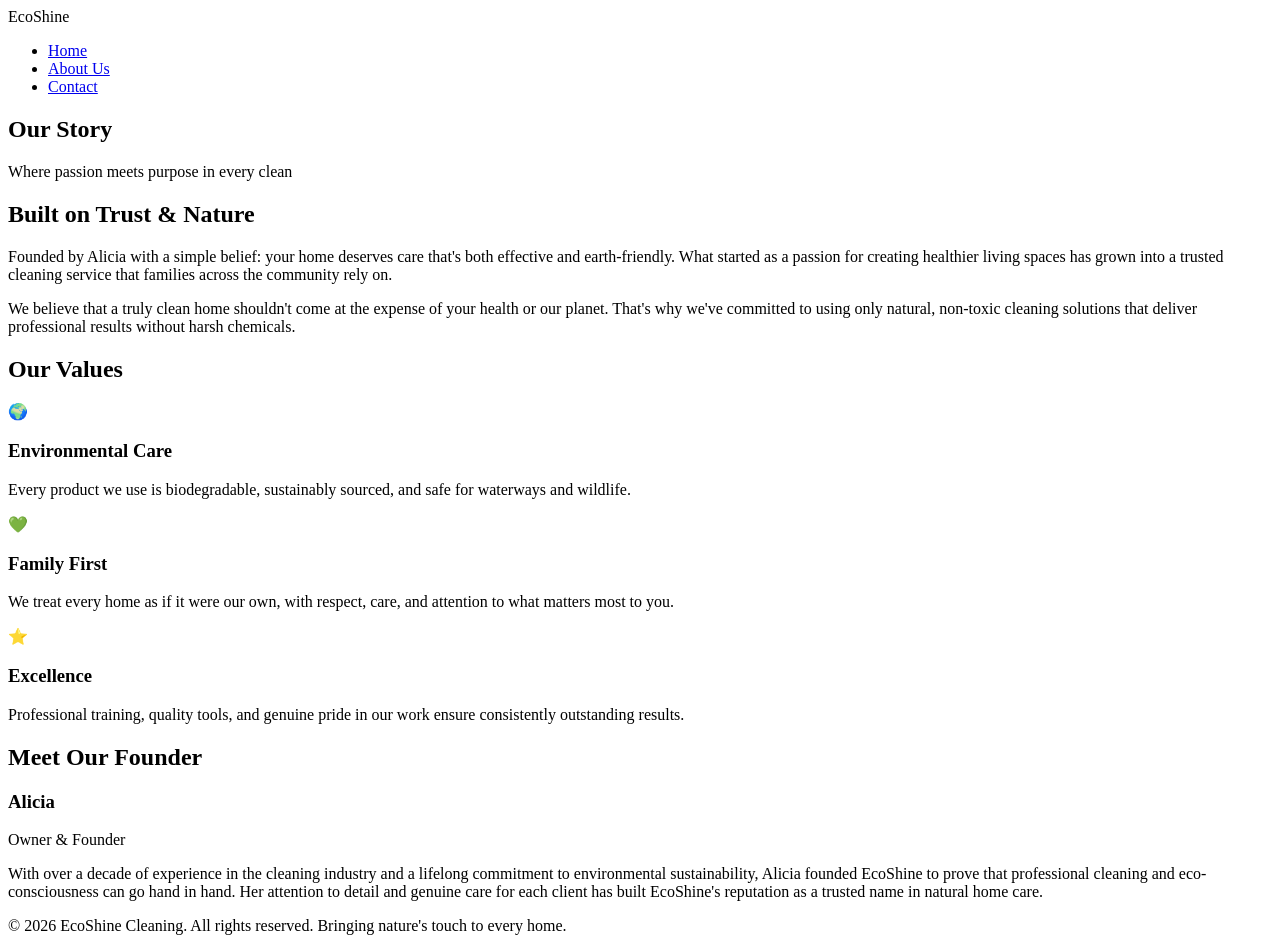
==== about.html @ e8e3e11b "Rename about to about.html" ====
<!DOCTYPE html>
<html lang="en">
<head>
    <meta charset="UTF-8">
    <meta name="viewport" content="width=device-width, initial-scale=1.0">
    <title>About Us - EcoShine Cleaning</title>
    <link rel="preconnect" href="https://fonts.googleapis.com">
    <link rel="preconnect" href="https://fonts.gstatic.com" crossorigin>
    <link href="https://fonts.googleapis.com/css2?family=Cormorant+Garamond:wght@300;400;600&family=Lato:wght@300;400;700&display=swap" rel="stylesheet">
    <link rel="stylesheet" href="styles.css">
</head>
<body>
    <header>
        <nav>
            <div class="logo">EcoShine</div>
            <ul class="nav-links">
                <li><a href="index.html" data-page="home">Home</a></li>
                <li><a href="about.html" class="active" data-page="about">About Us</a></li>
                <li><a href="contact.html" data-page="contact">Contact</a></li>
            </ul>
        </nav>
    </header>

    <main>
        <section class="page-hero">
            <h1>Our Story</h1>
            <p class="subtitle">Where passion meets purpose in every clean</p>
        </section>

        <section class="about-content">
            <div class="content-block">
                <div class="content-image">
                    <div class="placeholder-about"></div>
                </div>
                <div class="content-text">
                    <h2>Built on Trust & Nature</h2>
                    <p>Founded by Alicia with a simple belief: your home deserves care that's both effective and earth-friendly. What started as a passion for creating healthier living spaces has grown into a trusted cleaning service that families across the community rely on.</p>
                    <p>We believe that a truly clean home shouldn't come at the expense of your health or our planet. That's why we've committed to using only natural, non-toxic cleaning solutions that deliver professional results without harsh chemicals.</p>
                </div>
            </div>

            <div class="values-section">
                <h2>Our Values</h2>
                <div class="values-grid">
                    <div class="value-card">
                        <div class="value-icon">🌍</div>
                        <h3>Environmental Care</h3>
                        <p>Every product we use is biodegradable, sustainably sourced, and safe for waterways and wildlife.</p>
                    </div>
                    <div class="value-card">
                        <div class="value-icon">💚</div>
                        <h3>Family First</h3>
                        <p>We treat every home as if it were our own, with respect, care, and attention to what matters most to you.</p>
                    </div>
                    <div class="value-card">
                        <div class="value-icon">⭐</div>
                        <h3>Excellence</h3>
                        <p>Professional training, quality tools, and genuine pride in our work ensure consistently outstanding results.</p>
                    </div>
                </div>
            </div>

            <div class="team-section">
                <h2>Meet Our Founder</h2>
                <div class="founder-card">
                    <div class="founder-image">
                        <div class="placeholder-founder"></div>
                    </div>
                    <div class="founder-info">
                        <h3>Alicia</h3>
                        <p class="founder-title">Owner & Founder</p>
                        <p class="founder-bio">With over a decade of experience in the cleaning industry and a lifelong commitment to environmental sustainability, Alicia founded EcoShine to prove that professional cleaning and eco-consciousness can go hand in hand. Her attention to detail and genuine care for each client has built EcoShine's reputation as a trusted name in natural home care.</p>
                    </div>
                </div>
            </div>
        </section>
    </main>

    <footer>
        <div class="footer-content">
            <p>&copy; 2026 EcoShine Cleaning. All rights reserved. Bringing nature's touch to every home.</p>
        </div>
    </footer>

    <script src="script.js"></script>
</body>
</html>
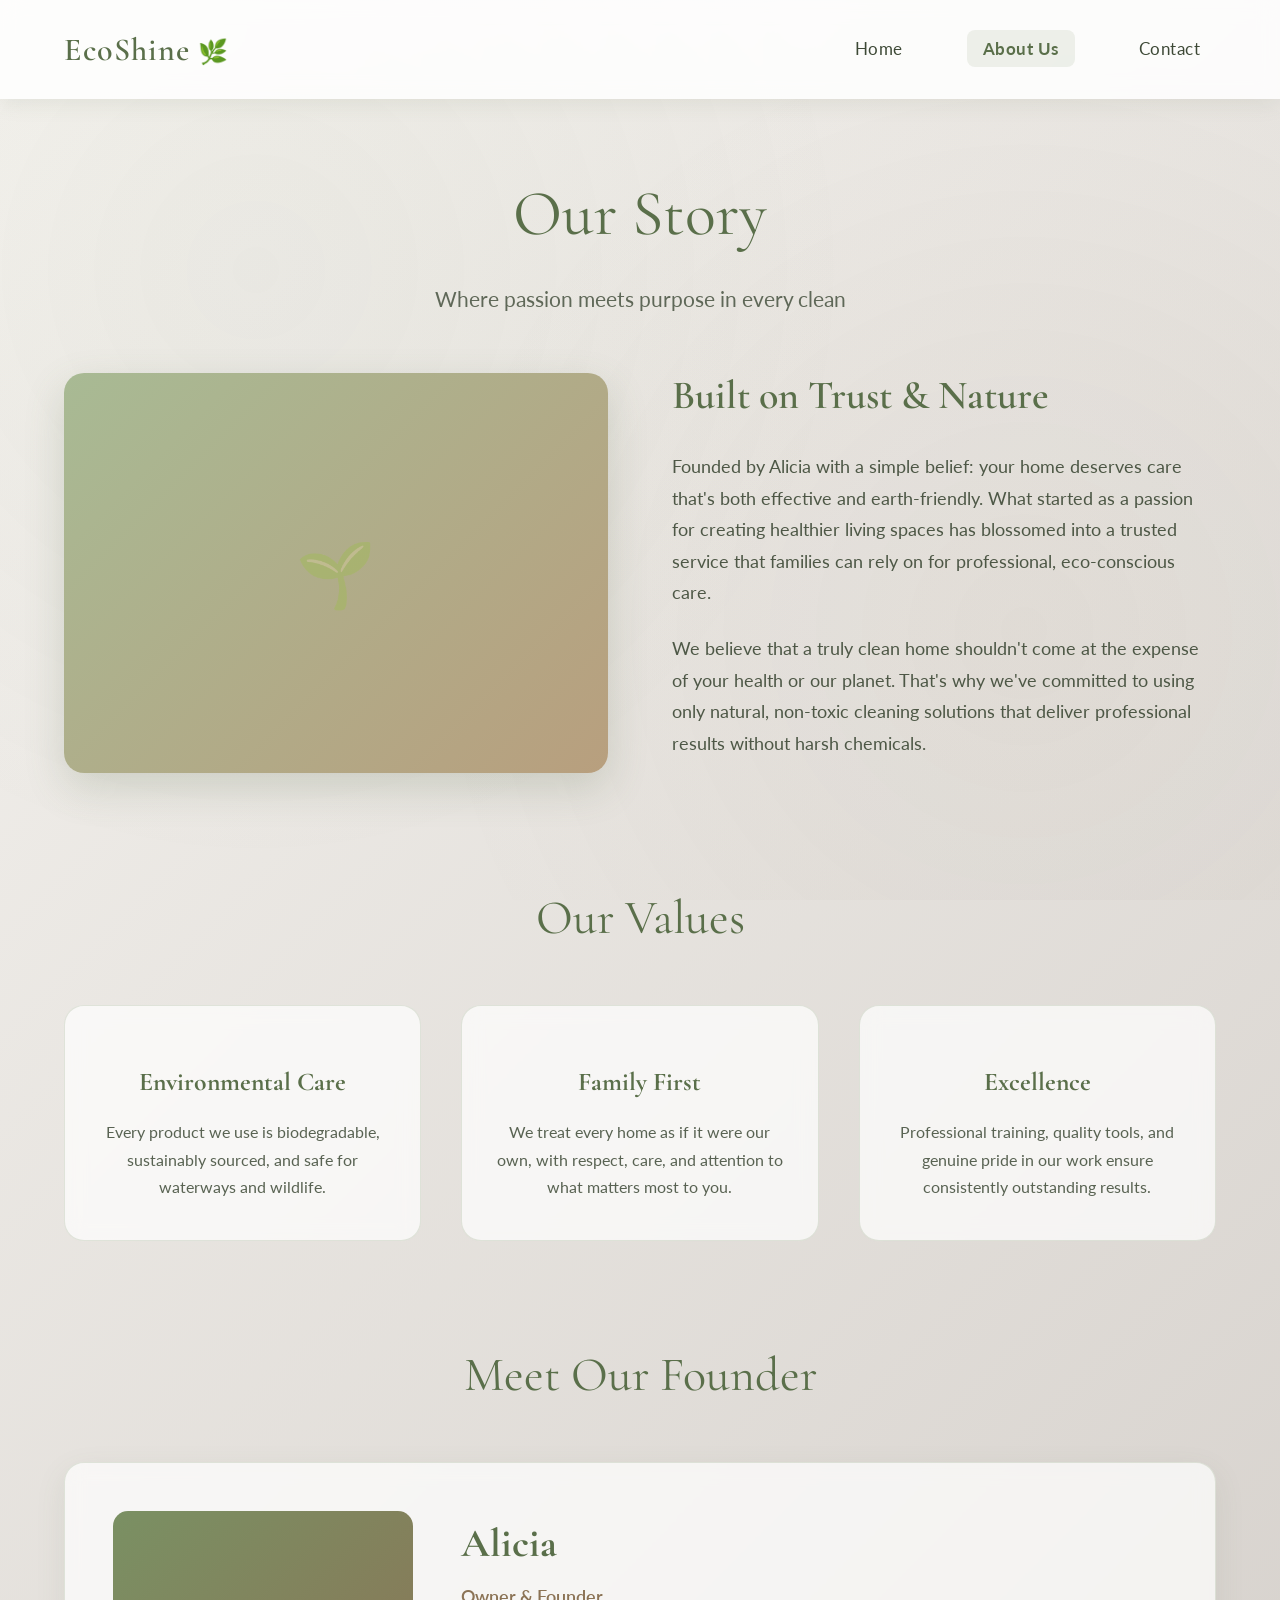
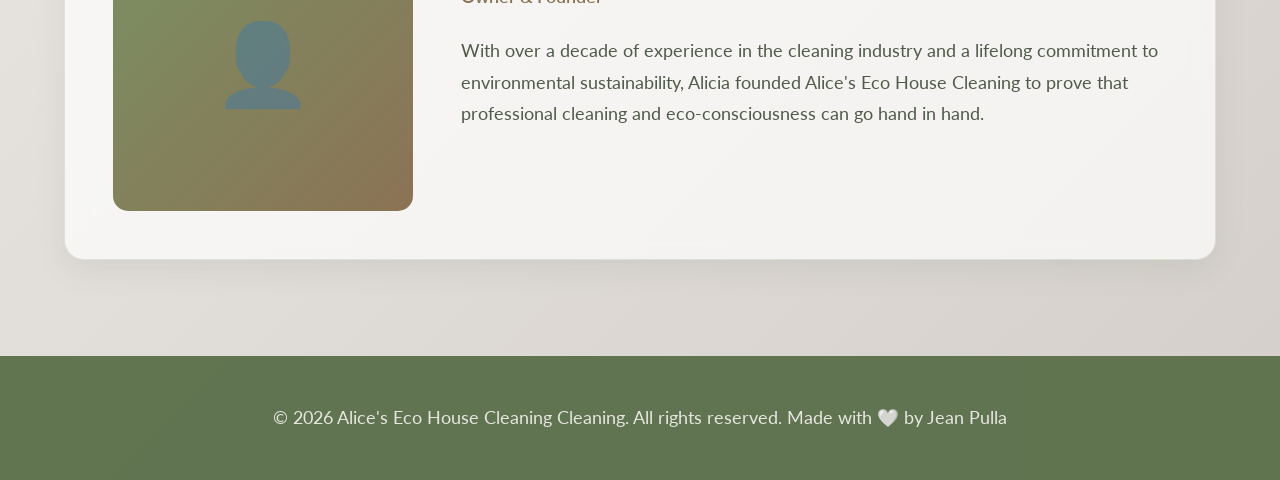
==== commit b42632d1: "Update about.html" ====
--- a/about.html
+++ b/about.html
@@ -34,7 +34,7 @@
                 </div>
                 <div class="content-text">
                     <h2>Built on Trust & Nature</h2>
-                    <p>Founded by Alicia with a simple belief: your home deserves care that's both effective and earth-friendly. What started as a passion for creating healthier living spaces has grown into a trusted cleaning service that families across the community rely on.</p>
+                    <p>Founded by Alicia with a simple belief: your home deserves care that's both effective and earth-friendly. What started as a passion for creating healthier living spaces has blossomed into a trusted service that families can rely on for professional, eco-conscious care.</p>
                     <p>We believe that a truly clean home shouldn't come at the expense of your health or our planet. That's why we've committed to using only natural, non-toxic cleaning solutions that deliver professional results without harsh chemicals.</p>
                 </div>
             </div>
@@ -43,17 +43,17 @@
                 <h2>Our Values</h2>
                 <div class="values-grid">
                     <div class="value-card">
-                        <div class="value-icon">🌍</div>
+                        <div class="value-icon"></div>
                         <h3>Environmental Care</h3>
                         <p>Every product we use is biodegradable, sustainably sourced, and safe for waterways and wildlife.</p>
                     </div>
                     <div class="value-card">
-                        <div class="value-icon">💚</div>
+                        <div class="value-icon"></div>
                         <h3>Family First</h3>
                         <p>We treat every home as if it were our own, with respect, care, and attention to what matters most to you.</p>
                     </div>
                     <div class="value-card">
-                        <div class="value-icon">⭐</div>
+                        <div class="value-icon"></div>
                         <h3>Excellence</h3>
                         <p>Professional training, quality tools, and genuine pride in our work ensure consistently outstanding results.</p>
                     </div>
@@ -69,7 +69,7 @@
                     <div class="founder-info">
                         <h3>Alicia</h3>
                         <p class="founder-title">Owner & Founder</p>
-                        <p class="founder-bio">With over a decade of experience in the cleaning industry and a lifelong commitment to environmental sustainability, Alicia founded EcoShine to prove that professional cleaning and eco-consciousness can go hand in hand. Her attention to detail and genuine care for each client has built EcoShine's reputation as a trusted name in natural home care.</p>
+                        <p class="founder-bio">With over a decade of experience in the cleaning industry and a lifelong commitment to environmental sustainability, Alicia founded Alice's Eco House Cleaning to prove that professional cleaning and eco-consciousness can go hand in hand. </p>
                     </div>
                 </div>
             </div>
@@ -78,7 +78,7 @@
 
     <footer>
         <div class="footer-content">
-            <p>&copy; 2026 EcoShine Cleaning. All rights reserved. Bringing nature's touch to every home.</p>
+            <p>&copy; 2026 Alice's Eco House Cleaning Cleaning. All rights reserved. Made with 🤍 by Jean Pulla</p>
         </div>
     </footer>
 
--- a/styles.css
+++ b/styles.css
@@ -0,0 +1,928 @@
+:root {
+    --olive-dark: #5a6f4a;
+    --olive-medium: #7a9063;
+    --olive-light: #a8ba94;
+    --cream: #f5f3ef;
+    --warm-grey: #d4cfca;
+    --brown-accent: #8b7355;
+    --brown-light: #b89f7e;
+    --text-dark: #3d4936;
+    --white: #fefefe;
+    --shadow-subtle: rgba(90, 111, 74, 0.1);
+    --shadow-medium: rgba(90, 111, 74, 0.2);
+    --shadow-strong: rgba(90, 111, 74, 0.3);
+}
+
+* {
+    margin: 0;
+    padding: 0;
+    box-sizing: border-box;
+}
+
+body {
+    font-family: 'Lato', sans-serif;
+    background: linear-gradient(135deg, var(--cream) 0%, var(--warm-grey) 100%);
+    color: var(--text-dark);
+    line-height: 1.6;
+    min-height: 100vh;
+}
+
+/* Organic texture overlay */
+body::before {
+    content: '';
+    position: fixed;
+    top: 0;
+    left: 0;
+    width: 100%;
+    height: 100%;
+    background-image: 
+        radial-gradient(circle at 20% 30%, rgba(122, 144, 99, 0.05) 0%, transparent 50%),
+        radial-gradient(circle at 80% 70%, rgba(139, 115, 85, 0.05) 0%, transparent 50%);
+    pointer-events: none;
+    z-index: 0;
+}
+
+/* ============================================
+   HEADER & NAVIGATION
+   ============================================ */
+
+header {
+    position: relative;
+    background: rgba(255, 255, 255, 0.85);
+    backdrop-filter: blur(10px);
+    padding: 1.5rem 5%;
+    box-shadow: 0 4px 20px var(--shadow-subtle);
+    z-index: 100;
+}
+
+nav {
+    display: flex;
+    justify-content: space-between;
+    align-items: center;
+    max-width: 1400px;
+    margin: 0 auto;
+}
+
+.logo {
+    font-family: 'Cormorant Garamond', serif;
+    font-size: 2rem;
+    font-weight: 600;
+    color: var(--olive-dark);
+    letter-spacing: 1px;
+    position: relative;
+}
+
+.logo::after {
+    content: '🌿';
+    margin-left: 8px;
+    font-size: 1.5rem;
+}
+
+.nav-links {
+    display: flex;
+    gap: 3rem;
+    list-style: none;
+}
+
+.nav-links a {
+    text-decoration: none;
+    color: var(--text-dark);
+    font-weight: 400;
+    font-size: 1.05rem;
+    letter-spacing: 0.5px;
+    position: relative;
+    padding: 0.5rem 1rem;
+    transition: all 0.4s cubic-bezier(0.4, 0, 0.2, 1);
+    border-radius: 8px;
+}
+
+.nav-links a::before {
+    content: '';
+    position: absolute;
+    bottom: 0;
+    left: 50%;
+    width: 0;
+    height: 2px;
+    background: linear-gradient(90deg, var(--olive-medium), var(--brown-accent));
+    transform: translateX(-50%);
+    transition: width 0.4s cubic-bezier(0.4, 0, 0.2, 1);
+}
+
+.nav-links a:hover {
+    color: var(--olive-dark);
+    background: rgba(122, 144, 99, 0.08);
+    transform: translateY(-2px);
+}
+
+.nav-links a:hover::before {
+    width: 80%;
+}
+
+.nav-links a.active {
+    color: var(--olive-dark);
+    font-weight: 700;
+    background: rgba(122, 144, 99, 0.12);
+}
+
+/* ============================================
+   HOME PAGE - HERO SECTION
+   ============================================ */
+
+.hero {
+    position: relative;
+    max-width: 1400px;
+    margin: 4rem auto;
+    padding: 0 5%;
+    display: grid;
+    grid-template-columns: 1fr 1fr;
+    gap: 4rem;
+    align-items: center;
+    min-height: 70vh;
+    z-index: 1;
+}
+
+.hero-content {
+    animation: fadeInUp 1s ease-out;
+}
+
+@keyframes fadeInUp {
+    from {
+        opacity: 0;
+        transform: translateY(30px);
+    }
+    to {
+        opacity: 1;
+        transform: translateY(0);
+    }
+}
+
+.hero-content h1 {
+    font-family: 'Cormorant Garamond', serif;
+    font-size: 4rem;
+    font-weight: 300;
+    color: var(--olive-dark);
+    line-height: 1.1;
+    margin-bottom: 1.5rem;
+    letter-spacing: -1px;
+}
+
+.hero-content h1 strong {
+    font-weight: 600;
+    color: var(--brown-accent);
+    display: block;
+}
+
+.hero-content p {
+    font-size: 1.2rem;
+    color: var(--text-dark);
+    margin-bottom: 2.5rem;
+    line-height: 1.8;
+    opacity: 0.9;
+}
+
+.cta-button {
+    display: inline-block;
+    padding: 1.2rem 3rem;
+    background: linear-gradient(135deg, var(--olive-medium), var(--olive-dark));
+    color: var(--white);
+    text-decoration: none;
+    border-radius: 50px;
+    font-weight: 600;
+    font-size: 1.1rem;
+    letter-spacing: 0.5px;
+    box-shadow: 0 8px 25px var(--shadow-strong);
+    transition: all 0.4s cubic-bezier(0.4, 0, 0.2, 1);
+    position: relative;
+    overflow: hidden;
+}
+
+.cta-button::before {
+    content: '';
+    position: absolute;
+    top: 0;
+    left: -100%;
+    width: 100%;
+    height: 100%;
+    background: linear-gradient(90deg, transparent, rgba(255,255,255,0.2), transparent);
+    transition: left 0.5s;
+}
+
+.cta-button:hover::before {
+    left: 100%;
+}
+
+.cta-button:hover {
+    transform: translateY(-3px);
+    box-shadow: 0 12px 35px rgba(90, 111, 74, 0.4);
+}
+
+.hero-image {
+    position: relative;
+    animation: fadeInRight 1s ease-out 0.3s both;
+}
+
+@keyframes fadeInRight {
+    from {
+        opacity: 0;
+        transform: translateX(30px);
+    }
+    to {
+        opacity: 1;
+        transform: translateX(0);
+    }
+}
+
+.image-container {
+    position: relative;
+    border-radius: 30px;
+    overflow: hidden;
+    box-shadow: 0 20px 60px var(--shadow-medium);
+    background: linear-gradient(135deg, var(--olive-light), var(--warm-grey));
+    aspect-ratio: 4/5;
+}
+
+.image-container::before {
+    content: '';
+    position: absolute;
+    top: 0;
+    left: 0;
+    width: 100%;
+    height: 100%;
+    background: radial-gradient(circle at center, rgba(255,255,255,0.1) 0%, transparent 70%);
+}
+
+.placeholder-image {
+    width: 100%;
+    height: 100%;
+    background: linear-gradient(135deg, var(--olive-light) 0%, var(--brown-light) 100%);
+    display: flex;
+    align-items: center;
+    justify-content: center;
+    font-size: 4rem;
+}
+
+.placeholder-image::after {
+    content: '🏡';
+    opacity: 0.3;
+}
+
+/* ============================================
+   FEATURES SECTION
+   ============================================ */
+
+.features {
+    max-width: 1400px;
+    margin: 6rem auto;
+    padding: 0 5%;
+    position: relative;
+    z-index: 1;
+}
+
+.features h2 {
+    font-family: 'Cormorant Garamond', serif;
+    font-size: 3rem;
+    text-align: center;
+    color: var(--olive-dark);
+    margin-bottom: 4rem;
+    font-weight: 400;
+}
+
+.feature-grid {
+    display: grid;
+    grid-template-columns: repeat(3, 1fr);
+    gap: 3rem;
+}
+
+.feature-card {
+    background: rgba(255, 255, 255, 0.7);
+    backdrop-filter: blur(10px);
+    padding: 3rem 2rem;
+    border-radius: 20px;
+    border: 1px solid rgba(122, 144, 99, 0.2);
+    transition: all 0.4s cubic-bezier(0.4, 0, 0.2, 1);
+    position: relative;
+    overflow: hidden;
+}
+
+.feature-card::before {
+    content: '';
+    position: absolute;
+    top: 0;
+    left: 0;
+    width: 100%;
+    height: 4px;
+    background: linear-gradient(90deg, var(--olive-medium), var(--brown-accent));
+    transform: scaleX(0);
+    transition: transform 0.4s cubic-bezier(0.4, 0, 0.2, 1);
+}
+
+.feature-card:hover::before {
+    transform: scaleX(1);
+}
+
+.feature-card:hover {
+    transform: translateY(-10px);
+    box-shadow: 0 20px 50px var(--shadow-medium);
+    background: rgba(255, 255, 255, 0.9);
+}
+
+.feature-icon {
+    font-size: 3rem;
+    margin-bottom: 1.5rem;
+}
+
+.feature-card h3 {
+    font-family: 'Cormorant Garamond', serif;
+    font-size: 1.8rem;
+    color: var(--olive-dark);
+    margin-bottom: 1rem;
+    font-weight: 600;
+}
+
+.feature-card p {
+    color: var(--text-dark);
+    line-height: 1.8;
+    opacity: 0.85;
+}
+
+/* ============================================
+   SERVICES PREVIEW SECTION
+   ============================================ */
+
+.services-preview {
+    max-width: 1400px;
+    margin: 6rem auto;
+    padding: 4rem 5%;
+    background: rgba(255, 255, 255, 0.6);
+    backdrop-filter: blur(10px);
+    border-radius: 30px;
+    position: relative;
+    z-index: 1;
+}
+
+.services-preview h2 {
+    font-family: 'Cormorant Garamond', serif;
+    font-size: 3rem;
+    text-align: center;
+    color: var(--olive-dark);
+    margin-bottom: 3rem;
+    font-weight: 400;
+}
+
+.services-list {
+    display: grid;
+    grid-template-columns: repeat(4, 1fr);
+    gap: 2rem;
+}
+
+.service-item {
+    text-align: center;
+    padding: 2rem 1rem;
+    background: rgba(255, 255, 255, 0.5);
+    border-radius: 15px;
+    transition: all 0.3s ease;
+    border: 1px solid transparent;
+}
+
+.service-item:hover {
+    transform: translateY(-5px);
+    background: rgba(255, 255, 255, 0.9);
+    border-color: var(--olive-light);
+    box-shadow: 0 10px 30px var(--shadow-subtle);
+}
+
+.service-icon {
+    font-size: 2.5rem;
+    display: block;
+    margin-bottom: 1rem;
+}
+
+.service-item h4 {
+    font-family: 'Cormorant Garamond', serif;
+    font-size: 1.4rem;
+    color: var(--olive-dark);
+    margin-bottom: 0.5rem;
+}
+
+.service-item p {
+    color: var(--text-dark);
+    font-size: 0.95rem;
+    opacity: 0.8;
+}
+
+/* ============================================
+   PAGE HERO (About & Contact Pages)
+   ============================================ */
+
+.page-hero {
+    max-width: 1400px;
+    margin: 4rem auto 3rem;
+    padding: 0 5%;
+    text-align: center;
+    position: relative;
+    z-index: 1;
+}
+
+.page-hero h1 {
+    font-family: 'Cormorant Garamond', serif;
+    font-size: 4rem;
+    color: var(--olive-dark);
+    margin-bottom: 1rem;
+    font-weight: 400;
+}
+
+.page-hero .subtitle {
+    font-size: 1.3rem;
+    color: var(--text-dark);
+    opacity: 0.8;
+}
+
+/* ============================================
+   ABOUT PAGE CONTENT
+   ============================================ */
+
+.about-content {
+    max-width: 1400px;
+    margin: 0 auto 6rem;
+    padding: 0 5%;
+    position: relative;
+    z-index: 1;
+}
+
+.content-block {
+    display: grid;
+    grid-template-columns: 1fr 1fr;
+    gap: 4rem;
+    align-items: center;
+    margin-bottom: 6rem;
+}
+
+.content-image {
+    position: relative;
+}
+
+.placeholder-about {
+    width: 100%;
+    height: 400px;
+    background: linear-gradient(135deg, var(--olive-light), var(--brown-light));
+    border-radius: 20px;
+    display: flex;
+    align-items: center;
+    justify-content: center;
+    font-size: 4rem;
+    box-shadow: 0 15px 40px var(--shadow-medium);
+}
+
+.placeholder-about::after {
+    content: '🌱';
+    opacity: 0.3;
+}
+
+.content-text h2 {
+    font-family: 'Cormorant Garamond', serif;
+    font-size: 2.5rem;
+    color: var(--olive-dark);
+    margin-bottom: 1.5rem;
+    font-weight: 600;
+}
+
+.content-text p {
+    font-size: 1.1rem;
+    line-height: 1.8;
+    margin-bottom: 1.5rem;
+    color: var(--text-dark);
+    opacity: 0.9;
+}
+
+/* Values Section */
+.values-section {
+    margin-bottom: 6rem;
+}
+
+.values-section h2 {
+    font-family: 'Cormorant Garamond', serif;
+    font-size: 3rem;
+    text-align: center;
+    color: var(--olive-dark);
+    margin-bottom: 3rem;
+    font-weight: 400;
+}
+
+.values-grid {
+    display: grid;
+    grid-template-columns: repeat(3, 1fr);
+    gap: 2.5rem;
+}
+
+.value-card {
+    background: rgba(255, 255, 255, 0.7);
+    backdrop-filter: blur(10px);
+    padding: 2.5rem 2rem;
+    border-radius: 20px;
+    text-align: center;
+    border: 1px solid rgba(122, 144, 99, 0.2);
+    transition: all 0.3s ease;
+}
+
+.value-card:hover {
+    transform: translateY(-8px);
+    box-shadow: 0 15px 40px var(--shadow-medium);
+    background: rgba(255, 255, 255, 0.9);
+}
+
+.value-icon {
+    font-size: 3rem;
+    margin-bottom: 1rem;
+}
+
+.value-card h3 {
+    font-family: 'Cormorant Garamond', serif;
+    font-size: 1.6rem;
+    color: var(--olive-dark);
+    margin-bottom: 1rem;
+}
+
+.value-card p {
+    line-height: 1.7;
+    opacity: 0.85;
+}
+
+/* Team/Founder Section */
+.team-section h2 {
+    font-family: 'Cormorant Garamond', serif;
+    font-size: 3rem;
+    text-align: center;
+    color: var(--olive-dark);
+    margin-bottom: 3rem;
+    font-weight: 400;
+}
+
+.founder-card {
+    display: grid;
+    grid-template-columns: 300px 1fr;
+    gap: 3rem;
+    background: rgba(255, 255, 255, 0.7);
+    backdrop-filter: blur(10px);
+    padding: 3rem;
+    border-radius: 20px;
+    border: 1px solid rgba(122, 144, 99, 0.2);
+    box-shadow: 0 10px 30px var(--shadow-subtle);
+}
+
+.founder-image {
+    position: relative;
+}
+
+.placeholder-founder {
+    width: 300px;
+    height: 300px;
+    background: linear-gradient(135deg, var(--olive-medium), var(--brown-accent));
+    border-radius: 15px;
+    display: flex;
+    align-items: center;
+    justify-content: center;
+    font-size: 5rem;
+}
+
+.placeholder-founder::after {
+    content: '👤';
+    opacity: 0.3;
+}
+
+.founder-info h3 {
+    font-family: 'Cormorant Garamond', serif;
+    font-size: 2.5rem;
+    color: var(--olive-dark);
+    margin-bottom: 0.5rem;
+}
+
+.founder-title {
+    font-size: 1.1rem;
+    color: var(--brown-accent);
+    font-weight: 600;
+    margin-bottom: 1.5rem;
+    display: block;
+}
+
+.founder-bio {
+    font-size: 1.1rem;
+    line-height: 1.8;
+    color: var(--text-dark);
+    opacity: 0.9;
+}
+
+/* ============================================
+   CONTACT PAGE
+   ============================================ */
+
+.contact-section {
+    max-width: 1400px;
+    margin: 0 auto 6rem;
+    padding: 0 5%;
+    position: relative;
+    z-index: 1;
+}
+
+.contact-container {
+    display: grid;
+    grid-template-columns: 1fr 1.2fr;
+    gap: 4rem;
+}
+
+.contact-info h2 {
+    font-family: 'Cormorant Garamond', serif;
+    font-size: 2.5rem;
+    color: var(--olive-dark);
+    margin-bottom: 1.5rem;
+}
+
+.contact-intro {
+    font-size: 1.1rem;
+    line-height: 1.8;
+    margin-bottom: 3rem;
+    opacity: 0.9;
+}
+
+.info-items {
+    display: flex;
+    flex-direction: column;
+    gap: 2rem;
+    margin-bottom: 3rem;
+}
+
+.info-item {
+    display: flex;
+    gap: 1.5rem;
+    align-items: flex-start;
+}
+
+.info-icon {
+    font-size: 2rem;
+    flex-shrink: 0;
+}
+
+.info-content h4 {
+    font-family: 'Cormorant Garamond', serif;
+    font-size: 1.3rem;
+    color: var(--olive-dark);
+    margin-bottom: 0.3rem;
+}
+
+.info-content p {
+    font-size: 1.1rem;
+    color: var(--text-dark);
+    margin-bottom: 0.3rem;
+}
+
+.info-note {
+    font-size: 0.9rem;
+    color: var(--brown-accent);
+    opacity: 0.8;
+}
+
+.business-hours {
+    background: rgba(255, 255, 255, 0.6);
+    backdrop-filter: blur(10px);
+    padding: 2rem;
+    border-radius: 15px;
+    border: 1px solid rgba(122, 144, 99, 0.2);
+}
+
+.business-hours h3 {
+    font-family: 'Cormorant Garamond', serif;
+    font-size: 1.5rem;
+    color: var(--olive-dark);
+    margin-bottom: 1rem;
+}
+
+.hours-list {
+    display: flex;
+    flex-direction: column;
+    gap: 0.8rem;
+}
+
+.hours-item {
+    display: flex;
+    justify-content: space-between;
+    padding: 0.5rem 0;
+    border-bottom: 1px solid rgba(122, 144, 99, 0.1);
+}
+
+.hours-item:last-child {
+    border-bottom: none;
+}
+
+/* Contact Form */
+.contact-form-wrapper {
+    background: rgba(255, 255, 255, 0.7);
+    backdrop-filter: blur(10px);
+    padding: 3rem;
+    border-radius: 20px;
+    border: 1px solid rgba(122, 144, 99, 0.2);
+    box-shadow: 0 10px 30px var(--shadow-subtle);
+}
+
+.contact-form h3 {
+    font-family: 'Cormorant Garamond', serif;
+    font-size: 2rem;
+    color: var(--olive-dark);
+    margin-bottom: 2rem;
+}
+
+.form-group {
+    margin-bottom: 1.5rem;
+}
+
+.form-group label {
+    display: block;
+    font-weight: 600;
+    color: var(--text-dark);
+    margin-bottom: 0.5rem;
+    font-size: 0.95rem;
+}
+
+.form-group input,
+.form-group select,
+.form-group textarea {
+    width: 100%;
+    padding: 0.9rem 1.2rem;
+    border: 2px solid rgba(122, 144, 99, 0.2);
+    border-radius: 10px;
+    font-family: 'Lato', sans-serif;
+    font-size: 1rem;
+    background: rgba(255, 255, 255, 0.8);
+    transition: all 0.3s ease;
+}
+
+.form-group input:focus,
+.form-group select:focus,
+.form-group textarea:focus {
+    outline: none;
+    border-color: var(--olive-medium);
+    background: var(--white);
+    box-shadow: 0 0 0 3px rgba(122, 144, 99, 0.1);
+}
+
+.form-group textarea {
+    resize: vertical;
+}
+
+.submit-button {
+    width: 100%;
+    padding: 1.2rem;
+    background: linear-gradient(135deg, var(--olive-medium), var(--olive-dark));
+    color: var(--white);
+    border: none;
+    border-radius: 50px;
+    font-size: 1.1rem;
+    font-weight: 600;
+    letter-spacing: 0.5px;
+    cursor: pointer;
+    transition: all 0.4s cubic-bezier(0.4, 0, 0.2, 1);
+    box-shadow: 0 8px 25px var(--shadow-strong);
+}
+
+.submit-button:hover {
+    transform: translateY(-3px);
+    box-shadow: 0 12px 35px rgba(90, 111, 74, 0.4);
+}
+
+.form-message {
+    margin-top: 1.5rem;
+    padding: 1rem;
+    border-radius: 10px;
+    text-align: center;
+    font-weight: 600;
+    display: none;
+}
+
+.form-message.success {
+    background: rgba(122, 144, 99, 0.2);
+    color: var(--olive-dark);
+    display: block;
+}
+
+.form-message.error {
+    background: rgba(200, 100, 100, 0.2);
+    color: #a03030;
+    display: block;
+}
+
+/* ============================================
+   FOOTER
+   ============================================ */
+
+footer {
+    background: rgba(90, 111, 74, 0.95);
+    color: var(--cream);
+    padding: 3rem 5%;
+    margin-top: 6rem;
+    position: relative;
+    z-index: 1;
+}
+
+.footer-content {
+    max-width: 1400px;
+    margin: 0 auto;
+    text-align: center;
+}
+
+.footer-content p {
+    font-size: 1.1rem;
+    opacity: 0.9;
+}
+
+/* ============================================
+   RESPONSIVE DESIGN
+   ============================================ */
+
+@media (max-width: 1024px) {
+    .hero {
+        grid-template-columns: 1fr;
+        gap: 3rem;
+    }
+
+    .feature-grid {
+        grid-template-columns: 1fr;
+        gap: 2rem;
+    }
+
+    .services-list {
+        grid-template-columns: repeat(2, 1fr);
+    }
+
+    .content-block {
+        grid-template-columns: 1fr;
+        gap: 3rem;
+    }
+
+    .values-grid {
+        grid-template-columns: 1fr;
+    }
+
+    .founder-card {
+        grid-template-columns: 1fr;
+        justify-items: center;
+        text-align: center;
+    }
+
+    .contact-container {
+        grid-template-columns: 1fr;
+    }
+}
+
+@media (max-width: 768px) {
+    .hero-content h1 {
+        font-size: 3rem;
+    }
+
+    .page-hero h1 {
+        font-size: 3rem;
+    }
+
+    .features h2,
+    .services-preview h2,
+    .values-section h2,
+    .team-section h2 {
+        font-size: 2.5rem;
+    }
+
+    .nav-links {
+        gap: 1.5rem;
+    }
+
+    .services-list {
+        grid-template-columns: 1fr;
+    }
+}
+
+@media (max-width: 640px) {
+    .hero-content h1 {
+        font-size: 2.5rem;
+    }
+
+    .page-hero h1 {
+        font-size: 2.5rem;
+    }
+
+    .logo {
+        font-size: 1.5rem;
+    }
+
+    .nav-links {
+        gap: 1rem;
+    }
+
+    .nav-links a {
+        font-size: 0.95rem;
+        padding: 0.4rem 0.8rem;
+    }
+
+    .contact-form-wrapper {
+        padding: 2rem 1.5rem;
+    }
+}
+
+    <script src="script.js"></script>
+</body>
+</html>
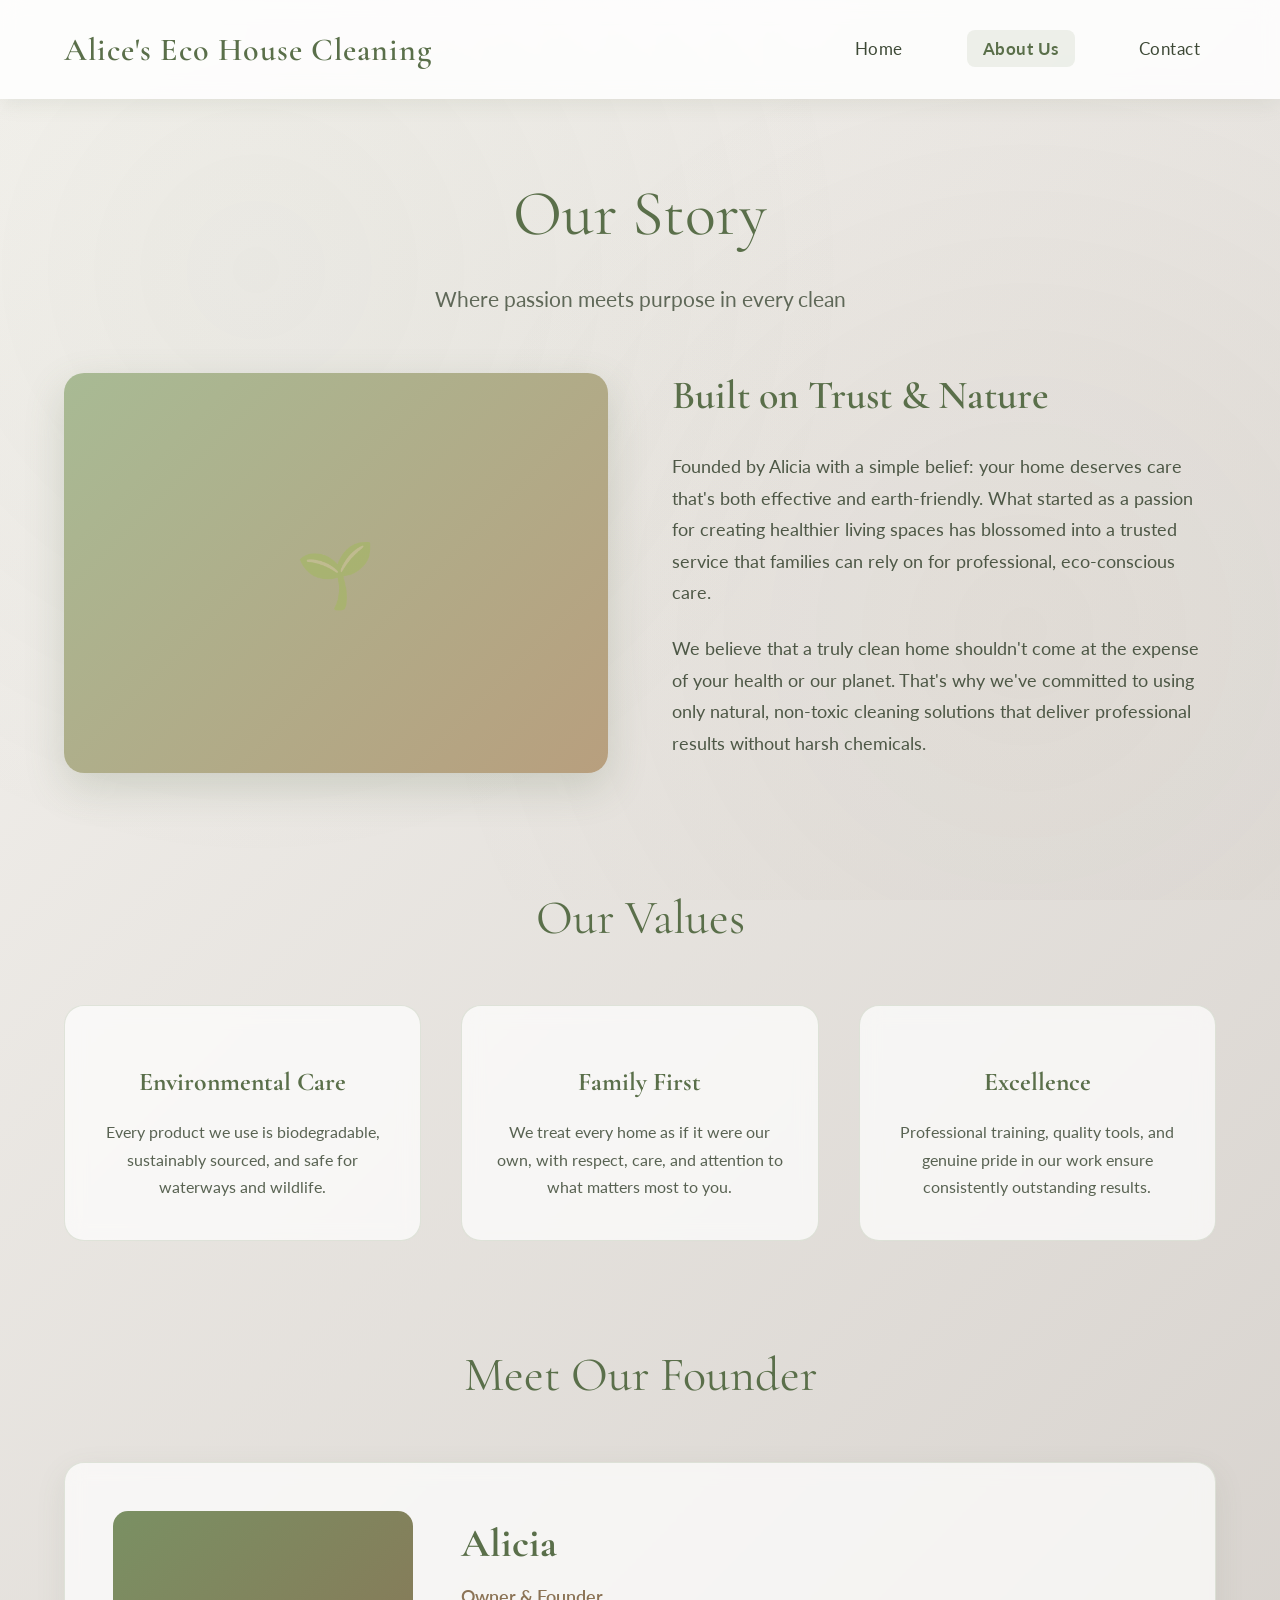
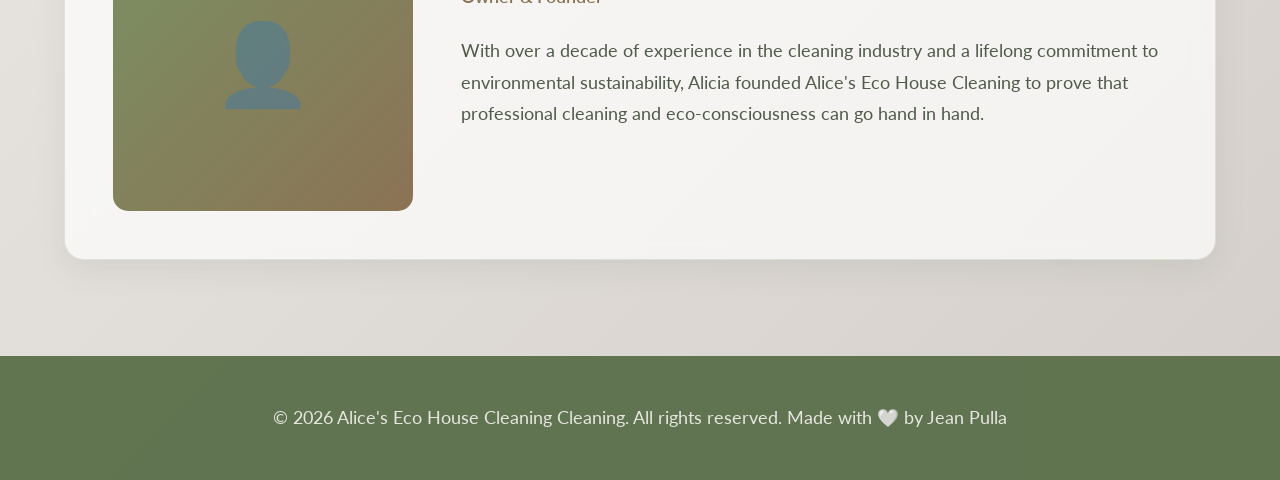
==== commit a4c501ce: "Update title and logo for About Us page" ====
--- a/about.html
+++ b/about.html
@@ -3,7 +3,7 @@
 <head>
     <meta charset="UTF-8">
     <meta name="viewport" content="width=device-width, initial-scale=1.0">
-    <title>About Us - EcoShine Cleaning</title>
+    <title>About Us - Alice's Eco House Cleaning</title>
     <link rel="preconnect" href="https://fonts.googleapis.com">
     <link rel="preconnect" href="https://fonts.gstatic.com" crossorigin>
     <link href="https://fonts.googleapis.com/css2?family=Cormorant+Garamond:wght@300;400;600&family=Lato:wght@300;400;700&display=swap" rel="stylesheet">
@@ -12,7 +12,7 @@
 <body>
     <header>
         <nav>
-            <div class="logo">EcoShine</div>
+            <div class="logo">Alice's Eco House Cleaning</div>
             <ul class="nav-links">
                 <li><a href="index.html" data-page="home">Home</a></li>
                 <li><a href="about.html" class="active" data-page="about">About Us</a></li>
--- a/styles.css
+++ b/styles.css
@@ -73,7 +73,6 @@
 }
 
 .logo::after {
-    content: '🌿';
     margin-left: 8px;
     font-size: 1.5rem;
 }
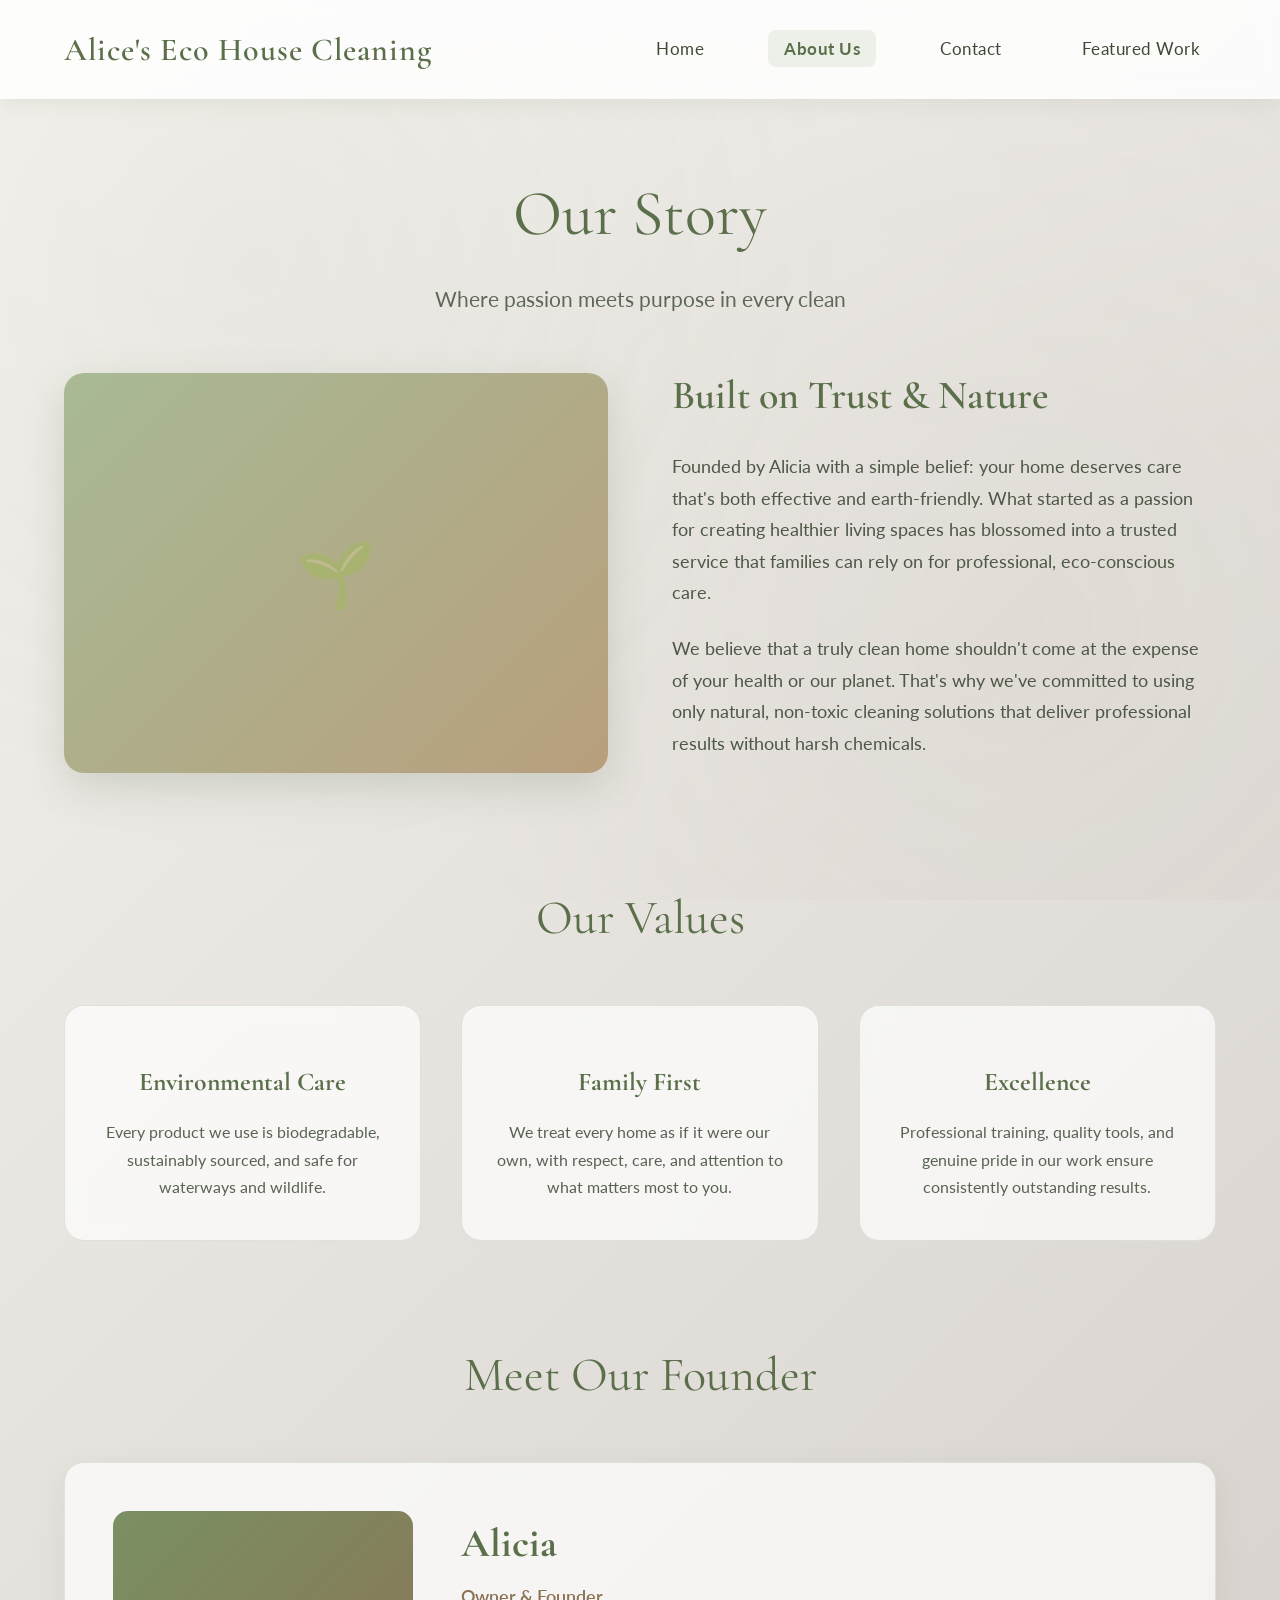
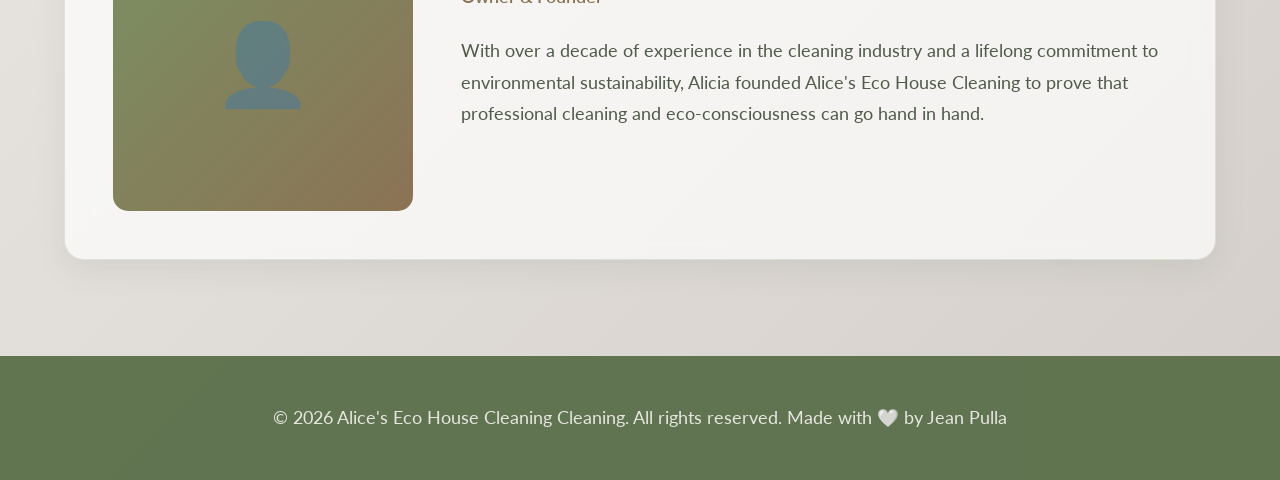
==== commit 034bc880: "Add Featured Work link to navigation menu" ====
--- a/about.html
+++ b/about.html
@@ -17,6 +17,7 @@
                 <li><a href="index.html" data-page="home">Home</a></li>
                 <li><a href="about.html" class="active" data-page="about">About Us</a></li>
                 <li><a href="contact.html" data-page="contact">Contact</a></li>
+                <li><a href="examples.html" data-page="examples">Featured Work</a></li>
             </ul>
         </nav>
     </header>
--- a/styles.css
+++ b/styles.css
@@ -895,6 +895,34 @@
     }
 }
 
+@media (max-width: 768px) {
+    /* Stack logo above navigation on mobile */
+    nav {
+        flex-direction: column !important;
+        gap: 1rem;
+        align-items: center;
+    }
+    
+    .logo {
+        font-size: 1.4rem;
+        text-align: center;
+        width: 100%;
+        margin-bottom: 0.5rem;
+    }
+    
+    .nav-links {
+        gap: 1rem;
+        width: 100%;
+        justify-content: center;
+        flex-wrap: wrap;
+    }
+    
+    .nav-links a {
+        font-size: 0.95rem;
+        padding: 0.5rem 1rem;
+    }
+}
+
 @media (max-width: 640px) {
     .hero-content h1 {
         font-size: 2.5rem;
@@ -905,15 +933,15 @@
     }
 
     .logo {
-        font-size: 1.5rem;
+        font-size: 1.2rem;
     }
 
     .nav-links {
-        gap: 1rem;
+        gap: 0.8rem;
     }
 
     .nav-links a {
-        font-size: 0.95rem;
+        font-size: 0.9rem;
         padding: 0.4rem 0.8rem;
     }
 
@@ -921,7 +949,3 @@
         padding: 2rem 1.5rem;
     }
 }
-
-    <script src="script.js"></script>
-</body>
-</html>
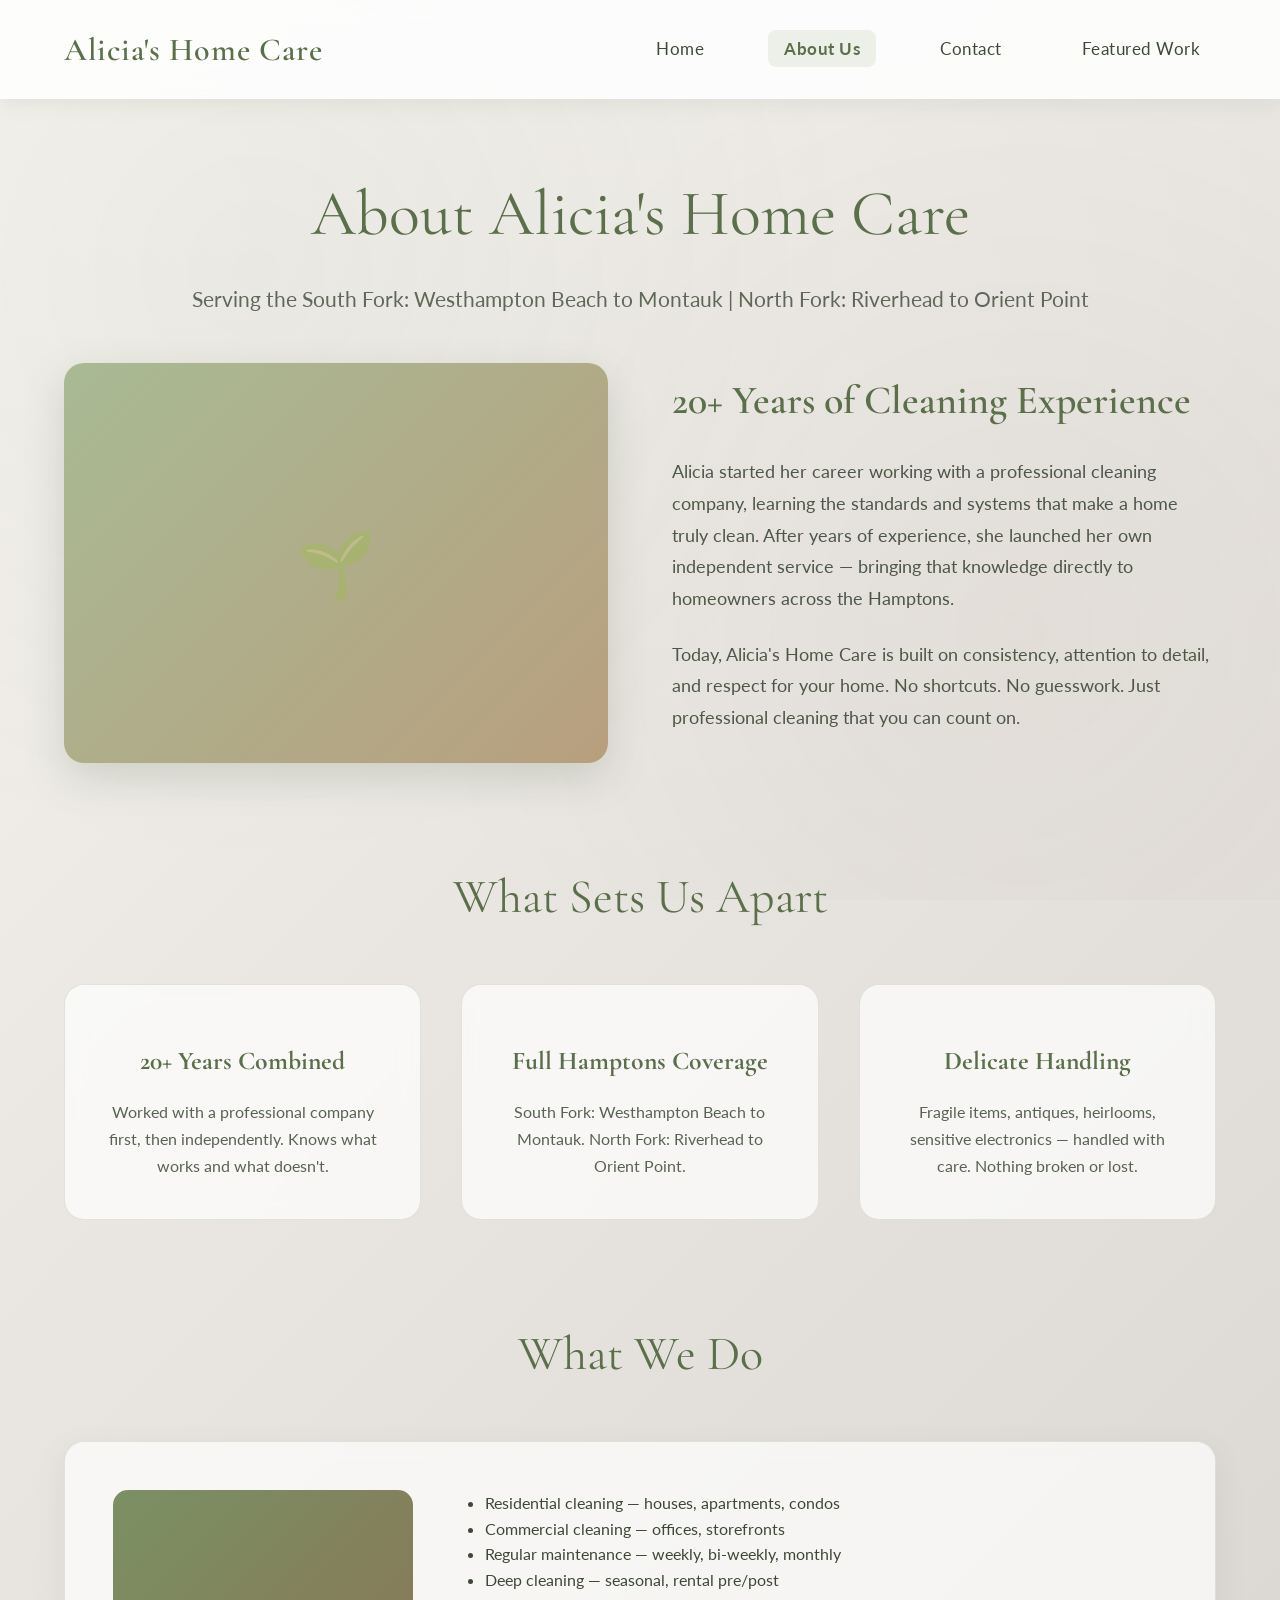
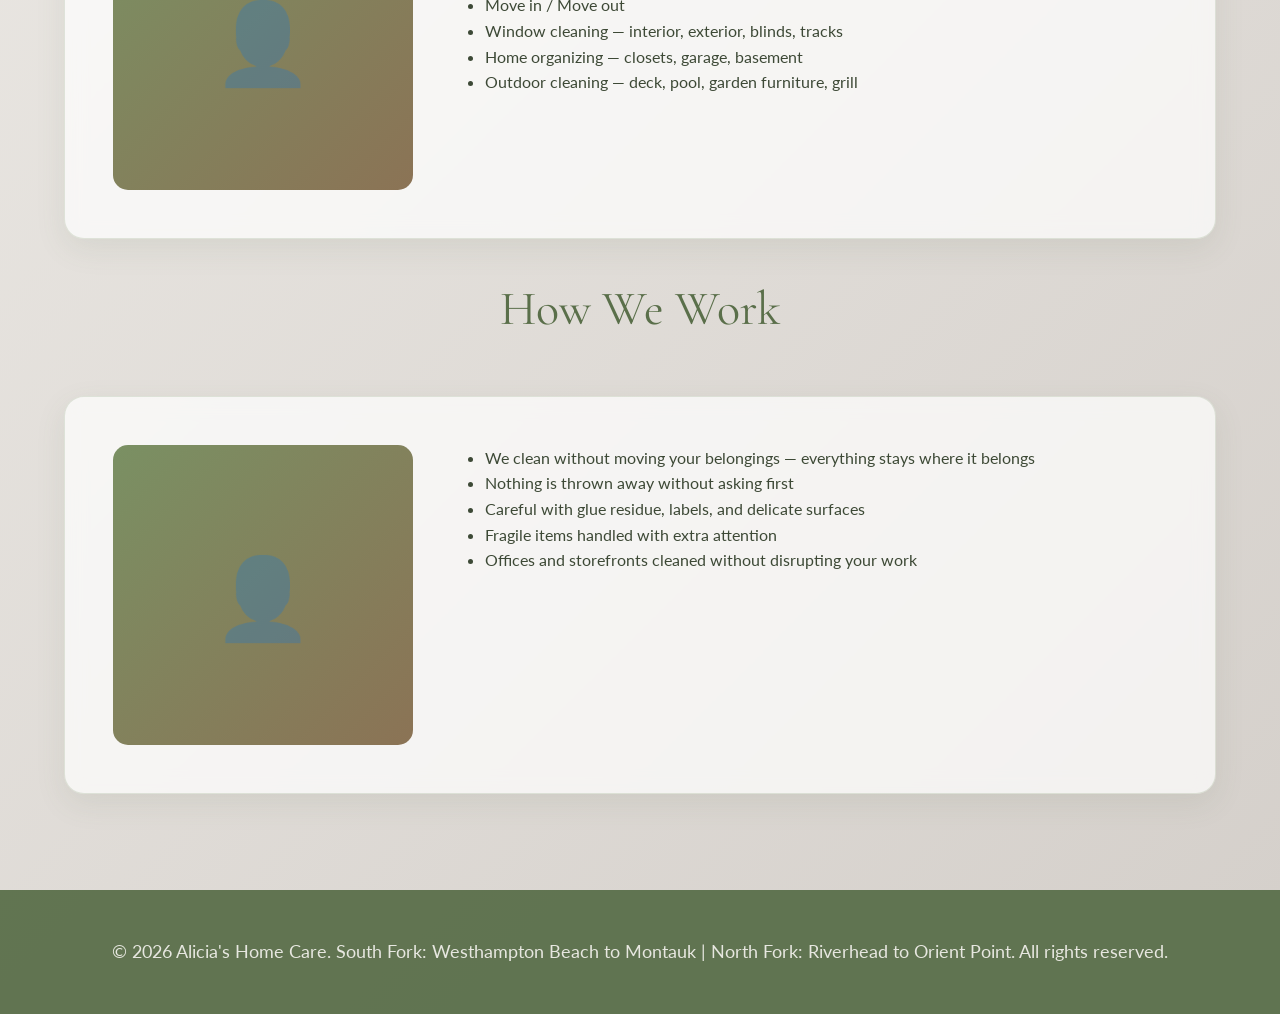
==== commit 7868b483: "Update about.html" ====
--- a/about.html
+++ b/about.html
@@ -3,7 +3,7 @@
 <head>
     <meta charset="UTF-8">
     <meta name="viewport" content="width=device-width, initial-scale=1.0">
-    <title>About Us - Alice's Eco House Cleaning</title>
+    <title>About Us - Alicia's Home Care</title>
     <link rel="preconnect" href="https://fonts.googleapis.com">
     <link rel="preconnect" href="https://fonts.gstatic.com" crossorigin>
     <link href="https://fonts.googleapis.com/css2?family=Cormorant+Garamond:wght@300;400;600&family=Lato:wght@300;400;700&display=swap" rel="stylesheet">
@@ -12,7 +12,7 @@
 <body>
     <header>
         <nav>
-            <div class="logo">Alice's Eco House Cleaning</div>
+            <div class="logo">Alicia's Home Care</div>
             <ul class="nav-links">
                 <li><a href="index.html" data-page="home">Home</a></li>
                 <li><a href="about.html" class="active" data-page="about">About Us</a></li>
@@ -24,8 +24,8 @@
 
     <main>
         <section class="page-hero">
-            <h1>Our Story</h1>
-            <p class="subtitle">Where passion meets purpose in every clean</p>
+            <h1>About Alicia's Home Care</h1>
+            <p class="subtitle">Serving the South Fork: Westhampton Beach to Montauk | North Fork: Riverhead to Orient Point</p>
         </section>
 
         <section class="about-content">
@@ -34,43 +34,68 @@
                     <div class="placeholder-about"></div>
                 </div>
                 <div class="content-text">
-                    <h2>Built on Trust & Nature</h2>
-                    <p>Founded by Alicia with a simple belief: your home deserves care that's both effective and earth-friendly. What started as a passion for creating healthier living spaces has blossomed into a trusted service that families can rely on for professional, eco-conscious care.</p>
-                    <p>We believe that a truly clean home shouldn't come at the expense of your health or our planet. That's why we've committed to using only natural, non-toxic cleaning solutions that deliver professional results without harsh chemicals.</p>
+                    <h2>20+ Years of Cleaning Experience</h2>
+                    <p>Alicia started her career working with a professional cleaning company, learning the standards and systems that make a home truly clean. After years of experience, she launched her own independent service — bringing that knowledge directly to homeowners across the Hamptons.</p>
+                    <p>Today, Alicia's Home Care is built on consistency, attention to detail, and respect for your home. No shortcuts. No guesswork. Just professional cleaning that you can count on.</p>
                 </div>
             </div>
 
             <div class="values-section">
-                <h2>Our Values</h2>
+                <h2>What Sets Us Apart</h2>
                 <div class="values-grid">
                     <div class="value-card">
                         <div class="value-icon"></div>
-                        <h3>Environmental Care</h3>
-                        <p>Every product we use is biodegradable, sustainably sourced, and safe for waterways and wildlife.</p>
+                        <h3>20+ Years Combined</h3>
+                        <p>Worked with a professional company first, then independently. Knows what works and what doesn't.</p>
                     </div>
                     <div class="value-card">
                         <div class="value-icon"></div>
-                        <h3>Family First</h3>
-                        <p>We treat every home as if it were our own, with respect, care, and attention to what matters most to you.</p>
+                        <h3>Full Hamptons Coverage</h3>
+                        <p>South Fork: Westhampton Beach to Montauk. North Fork: Riverhead to Orient Point.</p>
                     </div>
                     <div class="value-card">
                         <div class="value-icon"></div>
-                        <h3>Excellence</h3>
-                        <p>Professional training, quality tools, and genuine pride in our work ensure consistently outstanding results.</p>
+                        <h3>Delicate Handling</h3>
+                        <p>Fragile items, antiques, heirlooms, sensitive electronics — handled with care. Nothing broken or lost.</p>
                     </div>
                 </div>
             </div>
 
             <div class="team-section">
-                <h2>Meet Our Founder</h2>
+                <h2>What We Do</h2>
                 <div class="founder-card">
                     <div class="founder-image">
                         <div class="placeholder-founder"></div>
                     </div>
                     <div class="founder-info">
-                        <h3>Alicia</h3>
-                        <p class="founder-title">Owner & Founder</p>
-                        <p class="founder-bio">With over a decade of experience in the cleaning industry and a lifelong commitment to environmental sustainability, Alicia founded Alice's Eco House Cleaning to prove that professional cleaning and eco-consciousness can go hand in hand. </p>
+                        <ul style="margin: 0; padding-left: 1.5rem;">
+                            <li>Residential cleaning — houses, apartments, condos</li>
+                            <li>Commercial cleaning — offices, storefronts</li>
+                            <li>Regular maintenance — weekly, bi-weekly, monthly</li>
+                            <li>Deep cleaning — seasonal, rental pre/post</li>
+                            <li>Move in / Move out</li>
+                            <li>Window cleaning — interior, exterior, blinds, tracks</li>
+                            <li>Home organizing — closets, garage, basement</li>
+                            <li>Outdoor cleaning — deck, pool, garden furniture, grill</li>
+                        </ul>
+                    </div>
+                </div>
+            </div>
+
+            <div class="team-section" style="margin-top: 2rem;">
+                <h2>How We Work</h2>
+                <div class="founder-card">
+                    <div class="founder-image">
+                        <div class="placeholder-founder"></div>
+                    </div>
+                    <div class="founder-info">
+                        <ul style="margin: 0; padding-left: 1.5rem;">
+                            <li>We clean without moving your belongings — everything stays where it belongs</li>
+                            <li>Nothing is thrown away without asking first</li>
+                            <li>Careful with glue residue, labels, and delicate surfaces</li>
+                            <li>Fragile items handled with extra attention</li>
+                            <li>Offices and storefronts cleaned without disrupting your work</li>
+                        </ul>
                     </div>
                 </div>
             </div>
@@ -79,7 +104,7 @@
 
     <footer>
         <div class="footer-content">
-            <p>&copy; 2026 Alice's Eco House Cleaning Cleaning. All rights reserved. Made with 🤍 by Jean Pulla</p>
+            <p>&copy; 2026 Alicia's Home Care. South Fork: Westhampton Beach to Montauk | North Fork: Riverhead to Orient Point. All rights reserved.</p>
         </div>
     </footer>
 
--- a/styles.css
+++ b/styles.css
@@ -144,6 +144,13 @@
     animation: fadeInUp 1s ease-out;
 }
 
+.hero-img {
+    width: 100%;
+    height: 100%;
+    object-fit: cover; /* This ensures the image covers the area nicely */
+    display: block;
+}
+
 @keyframes fadeInUp {
     from {
         opacity: 0;
@@ -808,6 +815,105 @@
 }
 
 /* ============================================
+   FEATURED WORK GALLERY (examples.html)
+   ============================================ */
+
+.featured-work-gallery {
+    max-width: 1400px;
+    margin: 2rem auto 5rem;
+    padding: 0 5%;
+    position: relative;
+    z-index: 1;
+}
+
+.gallery-grid {
+    display: grid;
+    grid-template-columns: repeat(auto-fill, minmax(320px, 1fr));
+    gap: 2rem;
+}
+
+.gallery-card {
+    background: rgba(255, 255, 255, 0.7);
+    backdrop-filter: blur(8px);
+    border-radius: 24px;
+    overflow: hidden;
+    box-shadow: 0 12px 28px var(--shadow-subtle);
+    transition: transform 0.4s ease, box-shadow 0.3s ease;
+    opacity: 0;
+    transform: translateY(35px);
+    transition: opacity 0.7s ease, transform 0.7s ease;
+}
+
+.gallery-card.reveal {
+    opacity: 1;
+    transform: translateY(0);
+}
+
+.gallery-card:hover {
+    transform: translateY(-6px);
+    box-shadow: 0 20px 40px var(--shadow-medium);
+    background: rgba(255, 255, 255, 0.9);
+}
+
+.card-image {
+    width: 100%;
+    aspect-ratio: 4 / 3;
+    overflow: hidden;
+    background: #e2dfd9;
+}
+
+.card-image img {
+    width: 100%;
+    height: 100%;
+    object-fit: cover;
+    display: block;
+    transition: transform 0.4s ease;
+}
+
+.gallery-card:hover .card-image img {
+    transform: scale(1.03);
+}
+
+.card-caption {
+    padding: 1.5rem;
+}
+
+.card-caption h3 {
+    font-family: 'Cormorant Garamond', serif;
+    font-size: 1.5rem;
+    font-weight: 600;
+    color: var(--olive-dark);
+    margin-bottom: 0.5rem;
+}
+
+.card-caption p {
+    color: var(--text-dark);
+    font-size: 0.95rem;
+    line-height: 1.5;
+    opacity: 0.85;
+}
+
+/* Responsive */
+@media (max-width: 768px) {
+    .gallery-grid {
+        gap: 1.5rem;
+        grid-template-columns: repeat(auto-fill, minmax(280px, 1fr));
+    }
+    .card-caption {
+        padding: 1rem 1.2rem 1.4rem;
+    }
+    .card-caption h3 {
+        font-size: 1.3rem;
+    }
+}
+
+@media (max-width: 480px) {
+    .gallery-grid {
+        grid-template-columns: 1fr;
+    }
+}
+
+/* ============================================
    FOOTER
    ============================================ */
 
